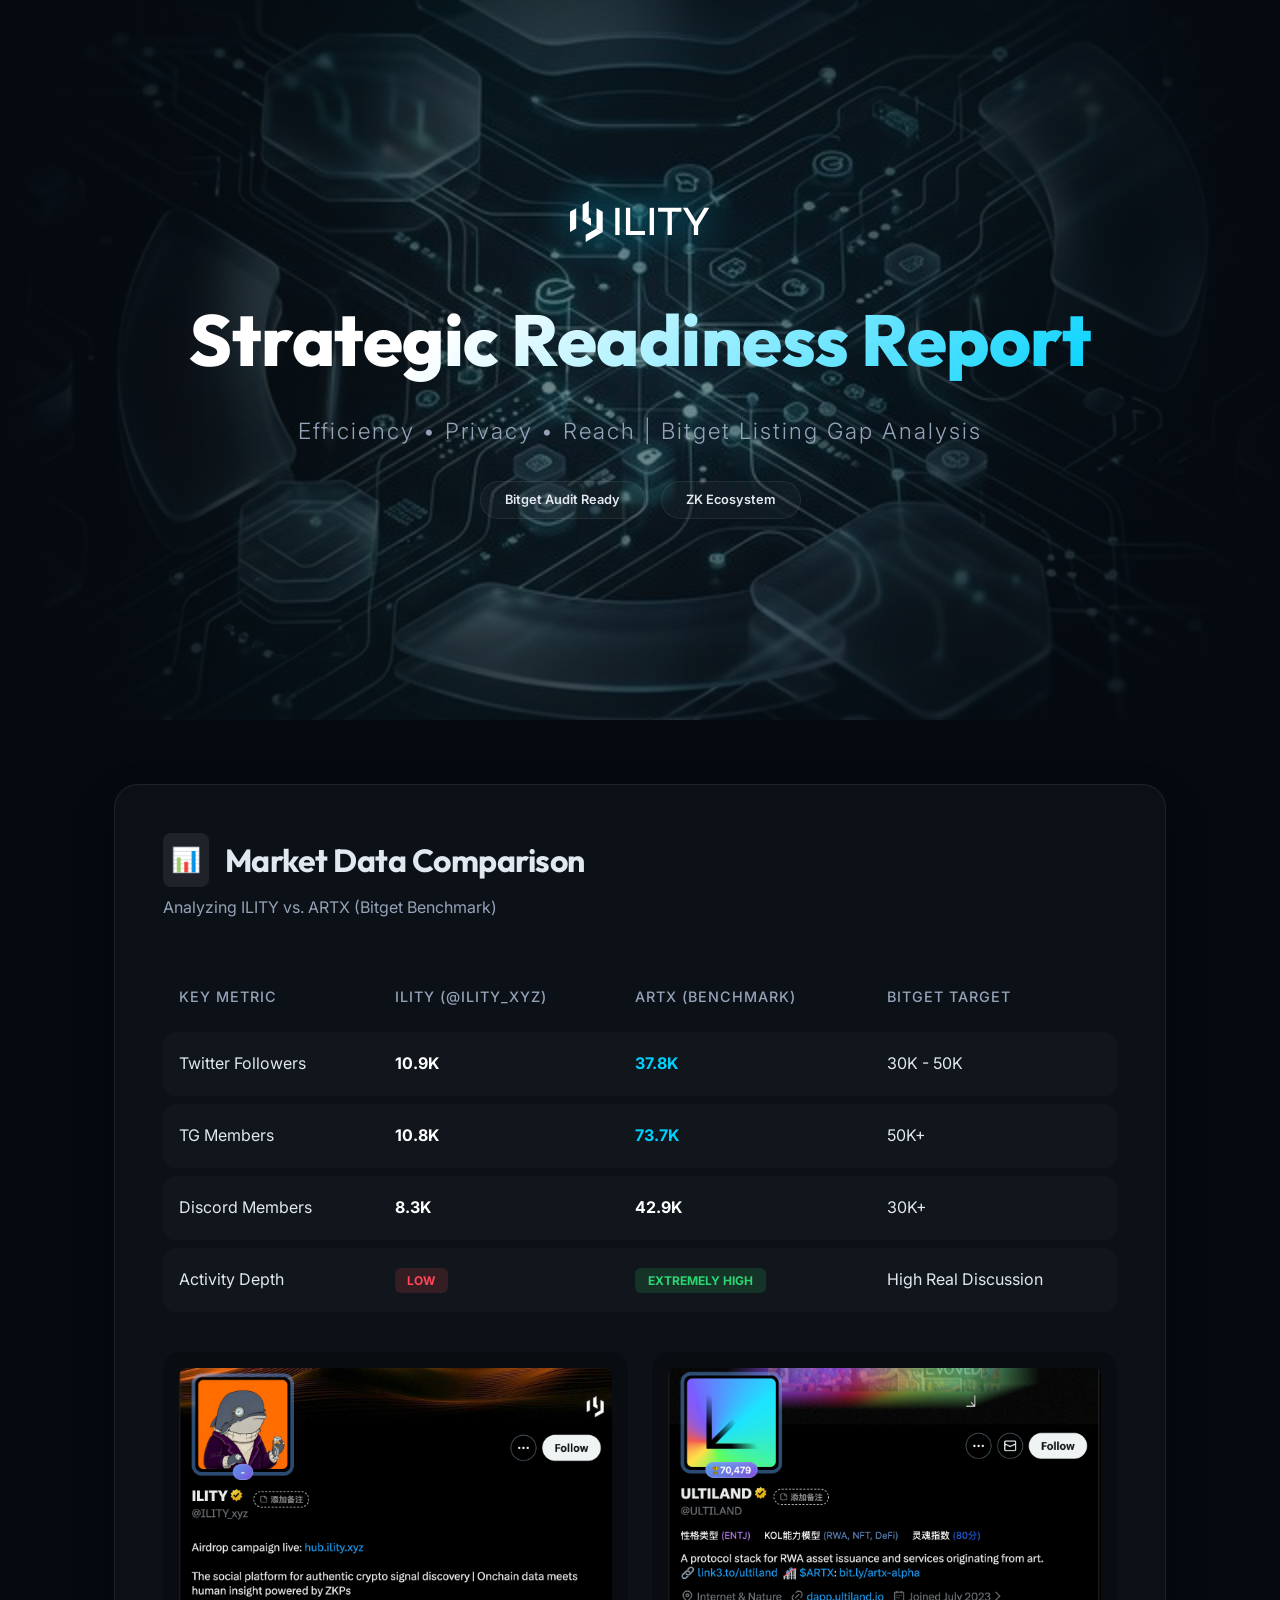
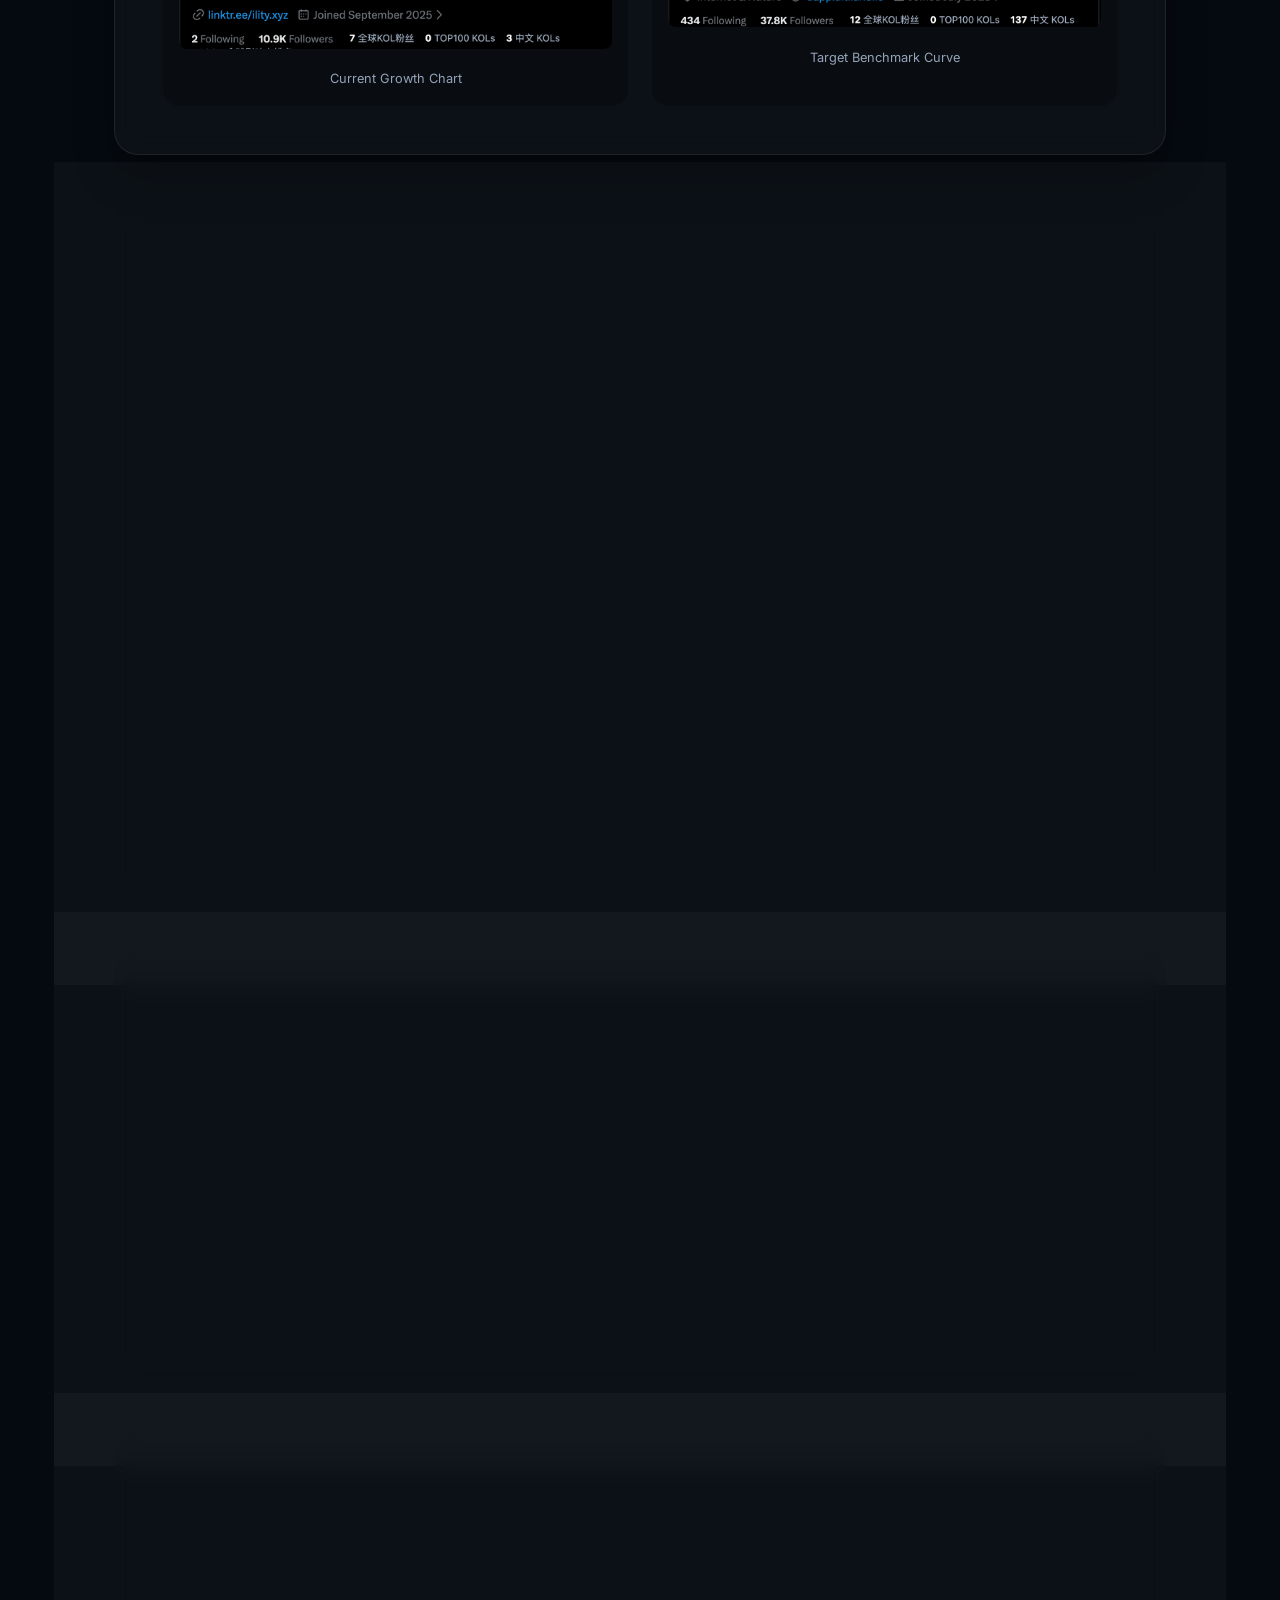
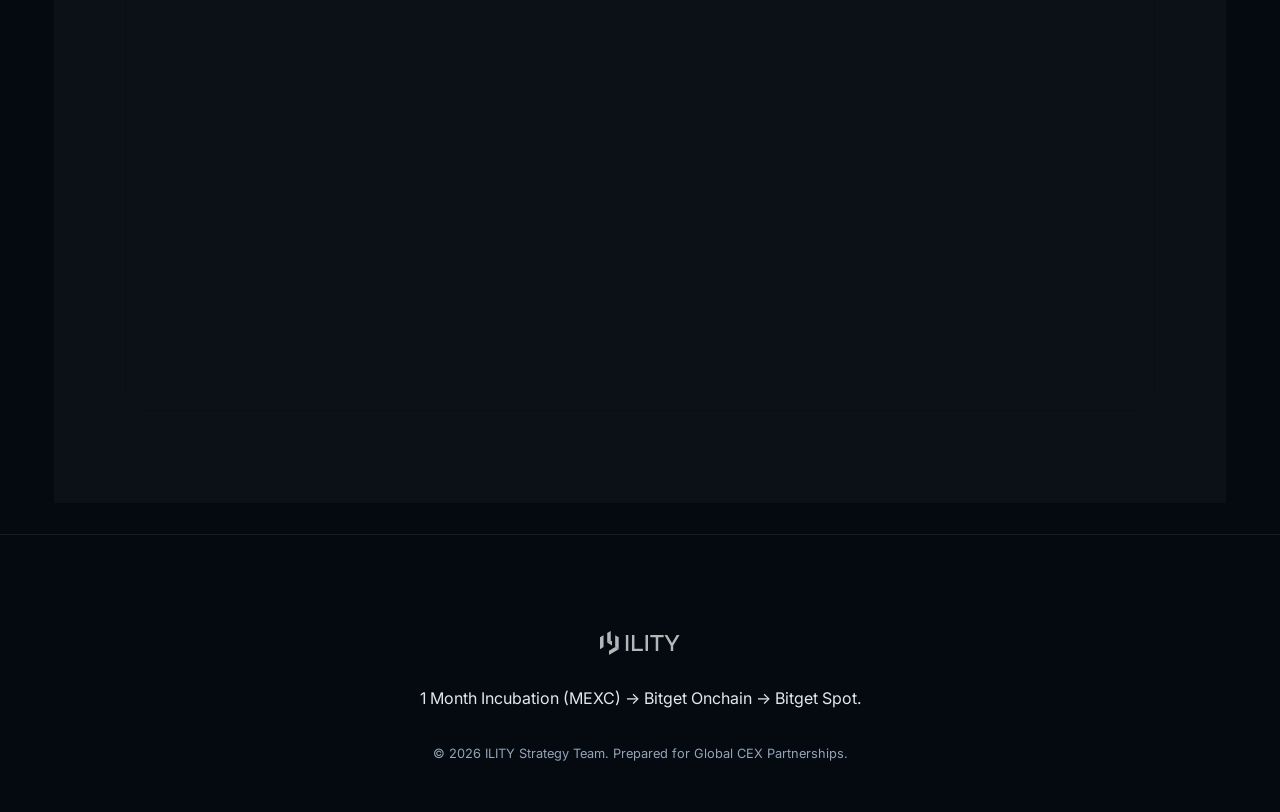
==== web-report-en/index.html @ d30b5227 "Add standalone premium English web report" ====
<!DOCTYPE html>
<html lang="en">
<head>
    <meta charset="UTF-8">
    <meta name="viewport" content="width=device-width, initial-scale=1.0">
    <title>ILITY | CEX Listing Strategy & Readiness</title>
    <link rel="stylesheet" href="style.css">
    <link rel="preconnect" href="https://fonts.googleapis.com">
    <link rel="preconnect" href="https://fonts.gstatic.com" crossorigin>
    <link href="https://fonts.googleapis.com/css2?family=Outfit:wght@300;400;600;700;800&family=Inter:wght@400;500;700&display=swap" rel="stylesheet">
</head>
<body>
    <!-- Hero Section -->
    <header class="hero">
        <div class="hero-overlay"></div>
        <div class="hero-content">
            <img src="logo/logo.svg" alt="ILITY Logo" class="main-logo anim-fade-in">
            <h1 class="anim-slide-up">Strategic Readiness Report</h1>
            <p class="hero-subtitle anim-slide-up">Efficiency • Privacy • Reach | Bitget Listing Gap Analysis</p>
            <div class="hero-badges anim-fade-in">
                <span class="status-badge">Bitget Audit Ready</span>
                <span class="status-badge">ZK Ecosystem</span>
            </div>
        </div>
    </header>

    <main class="container">
        <!-- 1. Data Analysis Card -->
        <section class="glass-card anim-reveal">
            <div class="section-header">
                <h2><span class="icon">📊</span> Market Data Comparison</h2>
                <p>Analyzing ILITY vs. ARTX (Bitget Benchmark)</p>
            </div>
            
            <div class="table-container">
                <table>
                    <thead>
                        <tr>
                            <th>Key Metric</th>
                            <th>ILITY (@ILITY_xyz)</th>
                            <th>ARTX (Benchmark)</th>
                            <th>Bitget Target</th>
                        </tr>
                    </thead>
                    <tbody>
                        <tr>
                            <td>Twitter Followers</td>
                            <td><span class="data-val">10.9K</span></td>
                            <td><span class="data-val highlight">37.8K</span></td>
                            <td>30K - 50K</td>
                        </tr>
                        <tr>
                            <td>TG Members</td>
                            <td><span class="data-val">10.8K</span></td>
                            <td><span class="data-val highlight">73.7K</span></td>
                            <td>50K+</td>
                        </tr>
                        <tr>
                            <td>Discord Members</td>
                            <td><span class="data-val">8.3K</span></td>
                            <td><span class="data-val">42.9K</span></td>
                            <td>30K+</td>
                        </tr>
                        <tr>
                            <td>Activity Depth</td>
                            <td><span class="badge badge-low">Low</span></td>
                            <td><span class="badge badge-high">Extremely High</span></td>
                            <td>High Real Discussion</td>
                        </tr>
                    </tbody>
                </table>
            </div>

            <div class="data-grid">
                <div class="data-item">
                    <img src="Images/ILITY/socialsStats/twitter-stats.png" alt="ILITY Twitter">
                    <p>Current Growth Chart</p>
                </div>
                <div class="data-item">
                    <img src="Images/ARTX/socialsStats/twitter-stats.png" alt="ARTX Twitter">
                    <p>Target Benchmark Curve</p>
                </div>
            </div>
        </section>

        <!-- 2. Benchmark Insights -->
        <section class="glass-card anim-reveal">
            <div class="section-header">
                <h2><span class="icon">🔍</span> Successful Path: ARTX Analysis</h2>
            </div>
            <div class="insight-layout">
                <div class="insight-media">
                    <img src="Images/ARTX/campaigns/BinanceSquareLive.png" alt="Binance Live">
                </div>
                <div class="insight-content">
                    <h3>Winning Formula:</h3>
                    <ul>
                        <li><strong>Binance Square Live</strong>: High-impact platform exposure.</li>
                        <li><strong>Joint AMAs</strong>: Tapping into existing listed communities.</li>
                        <li><strong>Liquidity Incentives</strong>: USDT-driven viral engagement.</li>
                    </ul>
                </div>
            </div>
        </section>

        <!-- 3. Growth Proposals -->
        <section class="glass-card anim-reveal">
            <div class="section-header">
                <h2><span class="icon">🚀</span> Strategic Growth Proposals</h2>
            </div>
            
            <div class="proposal-grid">
                <div class="proposal-card p0">
                    <div class="p-header">P0 | Priority One</div>
                    <h3>Top-Tier Live Sessions</h3>
                    <p>Anchor ILITY on Binance Square & Bitget Live with ZK thought leaders. Drive Hub traffic via exclusive codes.</p>
                </div>
                <div class="proposal-card p1">
                    <div class="p-header">P1 | Priority Two</div>
                    <h3>Regional Topic Expansion</h3>
                    <p>Deploy Telegram Topics for Vietnam & Turkey. Localized MODs to lead real daily discussions.</p>
                </div>
                <div class="proposal-card p1">
                    <div class="p-header">P1 | Priority Two</div>
                    <h3>Ambassador Influence</h3>
                    <p>24/7 coverage by 15 Elite Ambassadors. Topic-led engagement to eliminate silent group gaps.</p>
                </div>
            </div>
        </section>

        <!-- 4. Strategic Timeline -->
        <section class="glass-card anim-reveal">
            <div class="section-header">
                <h2><span class="icon">📅</span> Strategic Roadmap</h2>
            </div>
            
            <div class="roadmap">
                <div class="roadmap-item current">
                    <div class="r-point"></div>
                    <div class="r-info">
                        <span class="r-date">Mar 20 - Apr 20</span>
                        <h3>Phase 1: Incubation</h3>
                        <p>Core Goal: <strong>MEXC Listing</strong>. Launch viral Airdrop Hub campaigns to multiply followers.</p>
                    </div>
                </div>
                <div class="roadmap-item">
                    <div class="r-point"></div>
                    <div class="r-info">
                        <span class="r-date">Apr 20 - Early May</span>
                        <h3>Phase 2: Interaction Boost</h3>
                        <p>Goal: <strong>Bitget Onchain</strong>. Bridge to Bitget traffic pool via Onchain pre-market listing.</p>
                    </div>
                </div>
                <div class="roadmap-item goal">
                    <div class="r-point"></div>
                    <div class="r-info">
                        <span class="r-date">May Week 2</span>
                        <h3>Phase 3: Bitget Spot</h3>
                        <p>Final Milestone: <strong>Official Bitget Spot Listing</strong>. Aggregate data for the ultimate CEX audit.</p>
                    </div>
                </div>
            </div>
        </section>
    </main>

    <footer>
        <div class="footer-content">
            <img src="logo/logo.svg" alt="ILITY Logo" class="footer-logo">
            <p>1 Month Incubation (MEXC) → Bitget Onchain → Bitget Spot.</p>
            <p class="copyright">&copy; 2026 ILITY Strategy Team. Prepared for Global CEX Partnerships.</p>
        </div>
    </footer>

    <script>
        const observerOptions = { threshold: 0.2 };
        const observer = new IntersectionObserver((entries) => {
            entries.forEach(entry => {
                if (entry.isIntersecting) {
                    entry.target.classList.add('visible');
                }
            });
        }, observerOptions);

        document.querySelectorAll('.anim-reveal').forEach(el => observer.observe(el));
    </script>
</body>
</html>
---- web-report-en/style.css ----
:root {
    --bg-dark: #050a10;
    --accent-primary: #00d2ff;
    --accent-secondary: #0078ff;
    --glass-bg: rgba(255, 255, 255, 0.03);
    --glass-border: rgba(255, 255, 255, 0.08);
    --text-main: #e2e8f0;
    --text-muted: #94a3b8;
    --p0-color: #fca311;
    --p1-color: #00d2ff;
}

* {
    margin: 0;
    padding: 0;
    box-sizing: border-box;
    font-family: 'Inter', sans-serif;
}

body {
    background-color: var(--bg-dark);
    color: var(--text-main);
    line-height: 1.6;
    overflow-x: hidden;
}

h1, h2, h3 {
    font-family: 'Outfit', sans-serif;
    letter-spacing: -0.5px;
}

.container {
    max-width: 1100px;
    margin: 0 auto;
    padding: 4rem 1.5rem;
}

/* Hero Section */
.hero {
    height: 80vh;
    position: relative;
    display: flex;
    align-items: center;
    justify-content: center;
    background: url('hero-bg.png') center/cover no-repeat;
    text-align: center;
    overflow: hidden;
}

.hero-overlay {
    position: absolute;
    inset: 0;
    background: radial-gradient(circle at center, rgba(5, 10, 16, 0.4) 0%, #050a10 90%);
}

.hero-content {
    position: relative;
    z-index: 2;
}

.main-logo {
    width: 140px;
    margin-bottom: 2rem;
    filter: drop-shadow(0 0 20px var(--accent-primary));
}

.hero h1 {
    font-size: clamp(2.5rem, 8vw, 4.5rem);
    font-weight: 800;
    background: linear-gradient(135deg, #fff 30%, var(--accent-primary) 100%);
    -webkit-background-clip: text;
    -webkit-text-fill-color: transparent;
    margin-bottom: 1rem;
}

.hero-subtitle {
    font-size: clamp(1rem, 3vw, 1.4rem);
    color: var(--text-muted);
    font-weight: 300;
    letter-spacing: 2px;
}

.hero-badges {
    margin-top: 2rem;
    display: flex;
    gap: 1rem;
    justify-content: center;
}

.status-badge {
    padding: 0.5rem 1.5rem;
    background: var(--glass-bg);
    border: 1px solid var(--glass-border);
    border-radius: 50px;
    font-size: 0.8rem;
    font-weight: 600;
    backdrop-filter: blur(10px);
}

/* Glass Cards */
.glass-card {
    background: var(--glass-bg);
    border: 1px solid var(--glass-border);
    border-radius: 24px;
    padding: 3rem;
    margin-bottom: 3rem;
    backdrop-filter: blur(12px);
    box-shadow: 0 20px 40px rgba(0,0,0,0.3);
}

.section-header {
    margin-bottom: 2.5rem;
}

.section-header h2 {
    font-size: 2rem;
    display: flex;
    align-items: center;
    gap: 1rem;
}

.section-header p {
    color: var(--text-muted);
    margin-top: 0.5rem;
}

.icon {
    font-size: 1.5rem;
    padding: 0.5rem;
    background: var(--glass-border);
    border-radius: 8px;
}

/* Tables */
.table-container {
    overflow-x: auto;
    margin-bottom: 2rem;
}

table {
    width: 100%;
    border-collapse: separate;
    border-spacing: 0 8px;
}

th {
    text-align: left;
    padding: 1rem;
    color: var(--text-muted);
    font-weight: 500;
    font-size: 0.9rem;
    text-transform: uppercase;
    letter-spacing: 1px;
}

td {
    padding: 1.2rem 1rem;
    background: rgba(255,255,255,0.02);
}

td:first-child { border-radius: 12px 0 0 12px; }
td:last-child { border-radius: 0 12px 12px 0; }

.data-val { font-weight: 700; color: #fff; }
.data-val.highlight { color: var(--accent-primary); }

.badge {
    padding: 0.3rem 0.8rem;
    border-radius: 6px;
    font-size: 0.75rem;
    font-weight: 700;
    text-transform: uppercase;
}

.badge-low { background: rgba(255, 71, 87, 0.15); color: #ff4757; }
.badge-high { background: rgba(46, 213, 115, 0.15); color: #2ed573; }

/* Image Grids */
.data-grid {
    display: grid;
    grid-template-columns: repeat(auto-fit, minmax(300px, 1fr));
    gap: 1.5rem;
    margin-top: 2rem;
}

.data-item {
    background: rgba(0,0,0,0.2);
    border-radius: 16px;
    padding: 1rem;
    text-align: center;
}

.data-item img {
    width: 100%;
    border-radius: 8px;
    margin-bottom: 0.8rem;
}

.data-item p {
    font-size: 0.8rem;
    color: var(--text-muted);
}

/* Insight Layout */
.insight-layout {
    display: flex;
    gap: 3rem;
    align-items: center;
}

.insight-media { flex: 1; }
.insight-media img {
    width: 100%;
    border-radius: 20px;
    box-shadow: 0 0 30px var(--accent-secondary);
}

.insight-content { flex: 1; }
.insight-content h3 { margin-bottom: 1.5rem; color: var(--accent-primary); }
.insight-content ul { list-style: none; }
.insight-content li {
    margin-bottom: 1rem;
    padding-left: 1.5rem;
    position: relative;
}
.insight-content li::before {
    content: '→';
    position: absolute;
    left: 0;
    color: var(--accent-primary);
}

/* Proposals */
.proposal-grid {
    display: grid;
    grid-template-columns: repeat(auto-fit, minmax(280px, 1fr));
    gap: 1.5rem;
}

.proposal-card {
    padding: 2rem;
    background: rgba(255,255,255,0.02);
    border: 1px solid var(--glass-border);
    border-radius: 20px;
    transition: transform 0.3s ease;
}

.proposal-card:hover { transform: translateY(-10px); border-color: var(--accent-primary); }

.p-header {
    font-size: 0.7rem;
    font-weight: 800;
    padding: 0.2rem 0.8rem;
    border-radius: 4px;
    display: inline-block;
    margin-bottom: 1rem;
}

.p0 .p-header { background: var(--p0-color); color: #000; }
.p1 .p-header { background: var(--p1-color); color: #000; }

/* Roadmap */
.roadmap {
    position: relative;
    padding-left: 3rem;
}

.roadmap::before {
    content: '';
    position: absolute;
    left: 0.45rem;
    top: 0;
    bottom: 0;
    width: 2px;
    background: linear-gradient(to bottom, var(--accent-primary), var(--accent-secondary), transparent);
}

.roadmap-item {
    position: relative;
    margin-bottom: 3rem;
}

.r-point {
    position: absolute;
    left: -3rem;
    top: 0.2rem;
    width: 1rem;
    height: 1rem;
    background: var(--bg-dark);
    border: 3px solid var(--accent-primary);
    border-radius: 50%;
    z-index: 2;
}

.roadmap-item.current .r-point { background: var(--accent-primary); box-shadow: 0 0 15px var(--accent-primary); }
.roadmap-item.goal .r-point { border-color: var(--p0-color); }

.r-date { font-size: 0.8rem; font-weight: 700; color: var(--accent-primary); display: block; margin-bottom: 0.5rem; }

/* Footer */
footer {
    padding: 6rem 1.5rem 3rem;
    text-align: center;
    border-top: 1px solid var(--glass-border);
}

.footer-logo { width: 80px; margin-bottom: 1.5rem; opacity: 0.7; }
.copyright { font-size: 0.8rem; color: var(--text-muted); margin-top: 2rem; }

/* Animations */
.anim-fade-in { opacity: 0; animation: fadeIn 1s forwards; }
.anim-slide-up { opacity: 0; transform: translateY(30px); animation: slideUp 1s forwards; }

.anim-reveal { opacity: 0; transform: translateY(50px); transition: all 1s ease-out; }
.anim-reveal.visible { opacity: 1; transform: translateY(0); }

@keyframes fadeIn { to { opacity: 1; } }
@keyframes slideUp { to { opacity: 1; transform: translateY(0); } }

@media (max-width: 768px) {
    .insight-layout { flex-direction: column; }
    .glass-card { padding: 1.5rem; }
    .hero h1 { font-size: 3rem; }
}
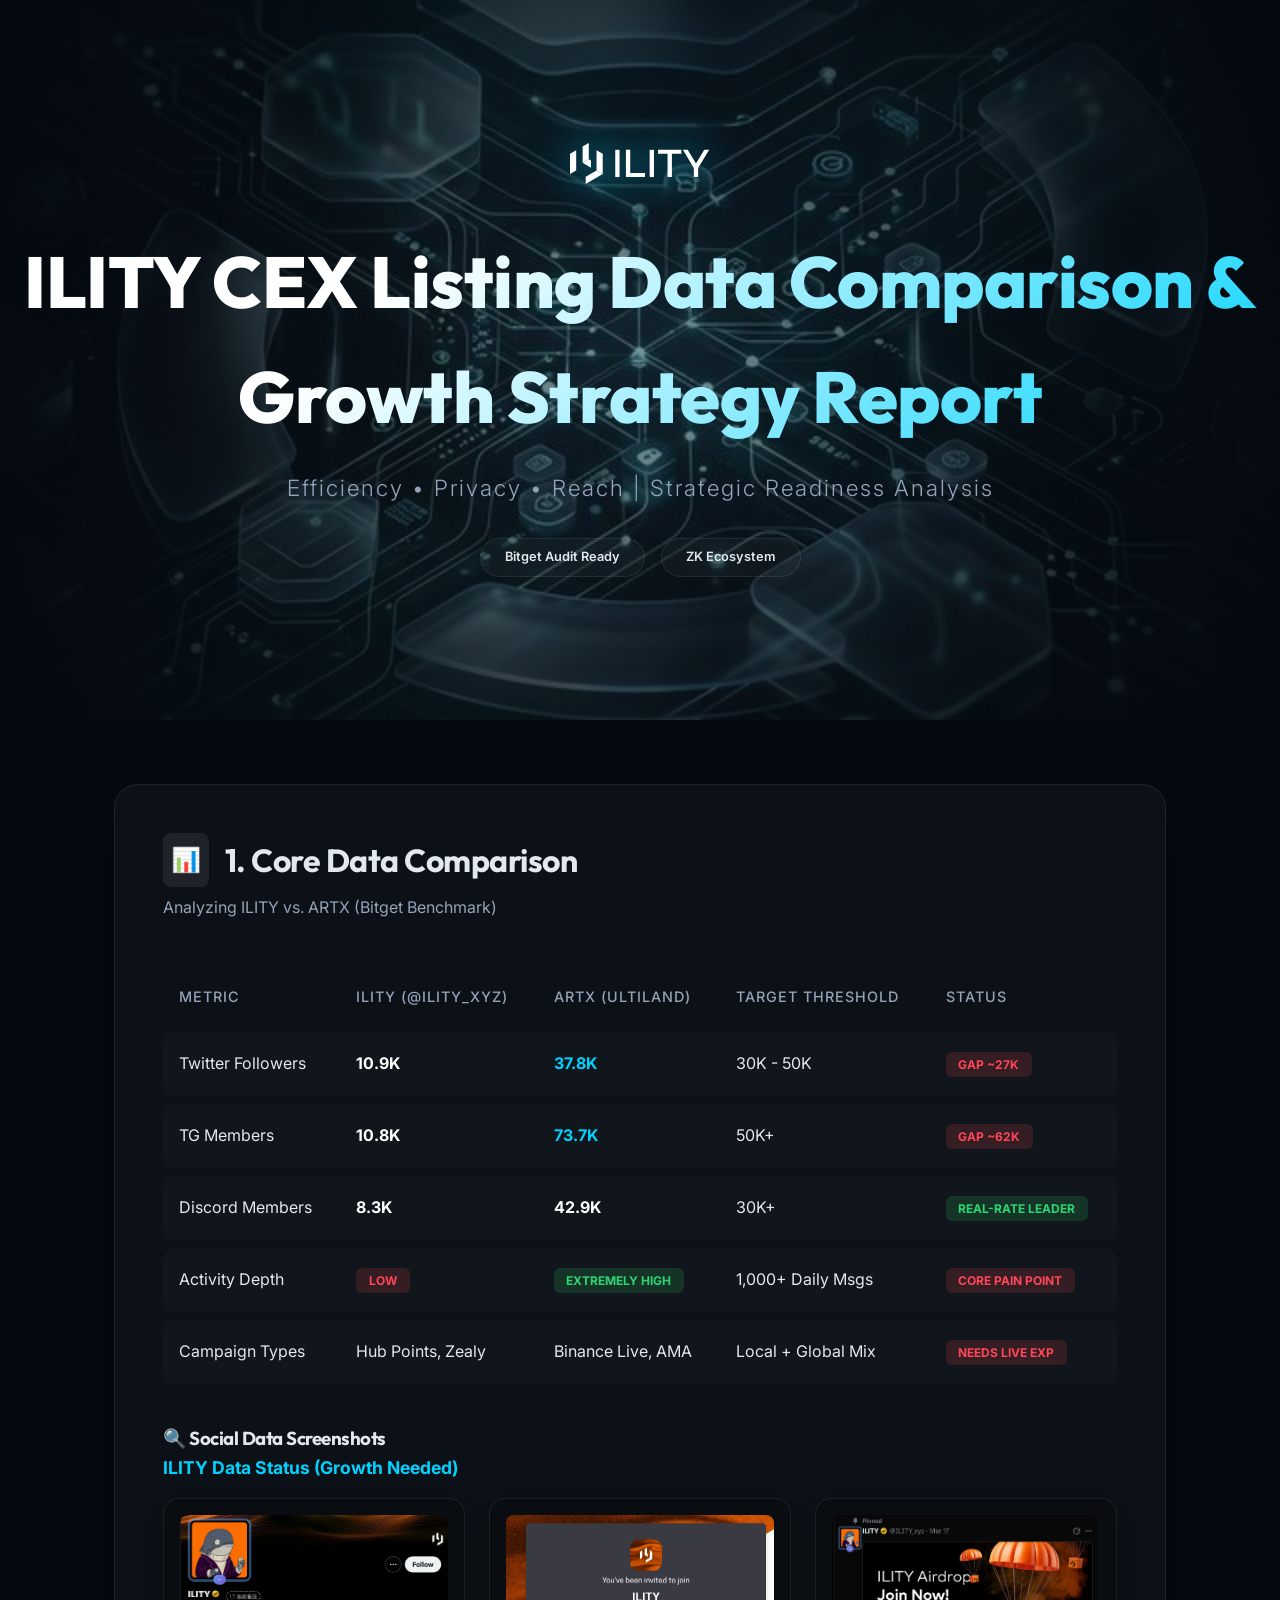
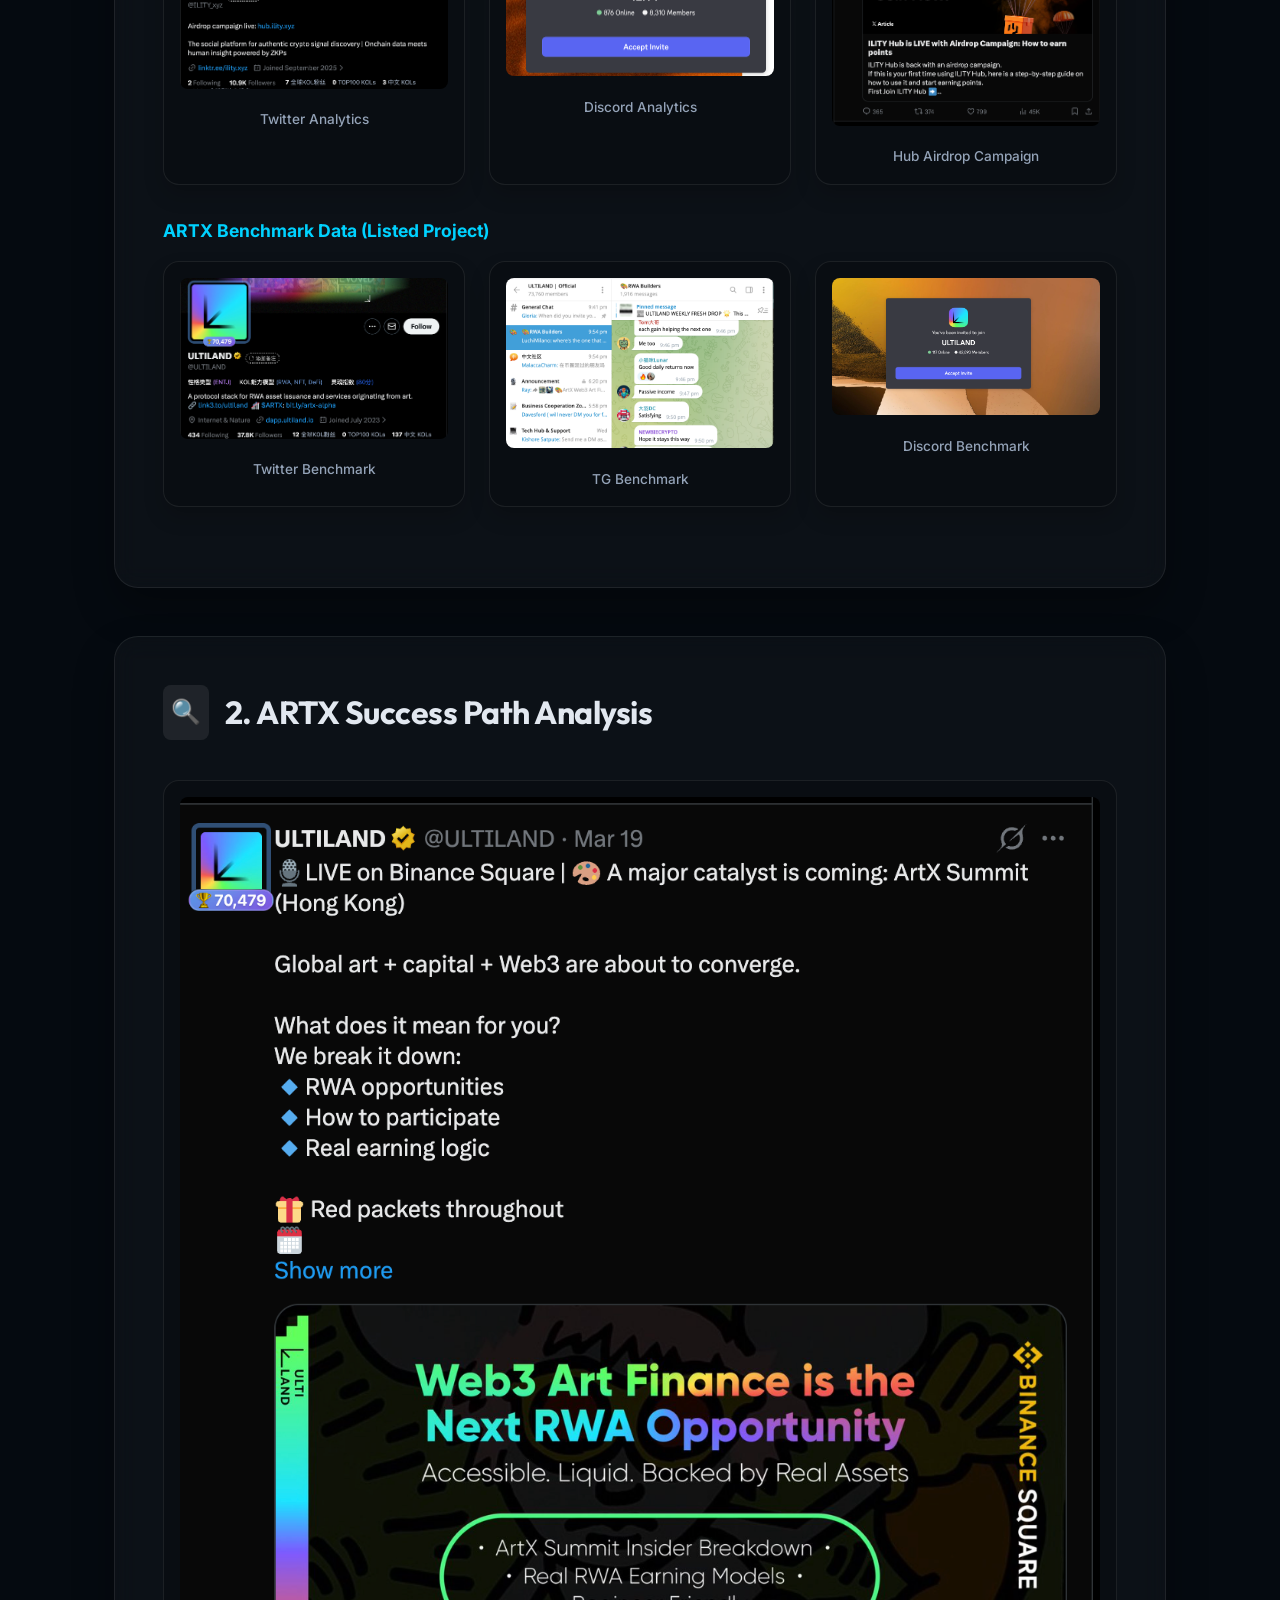
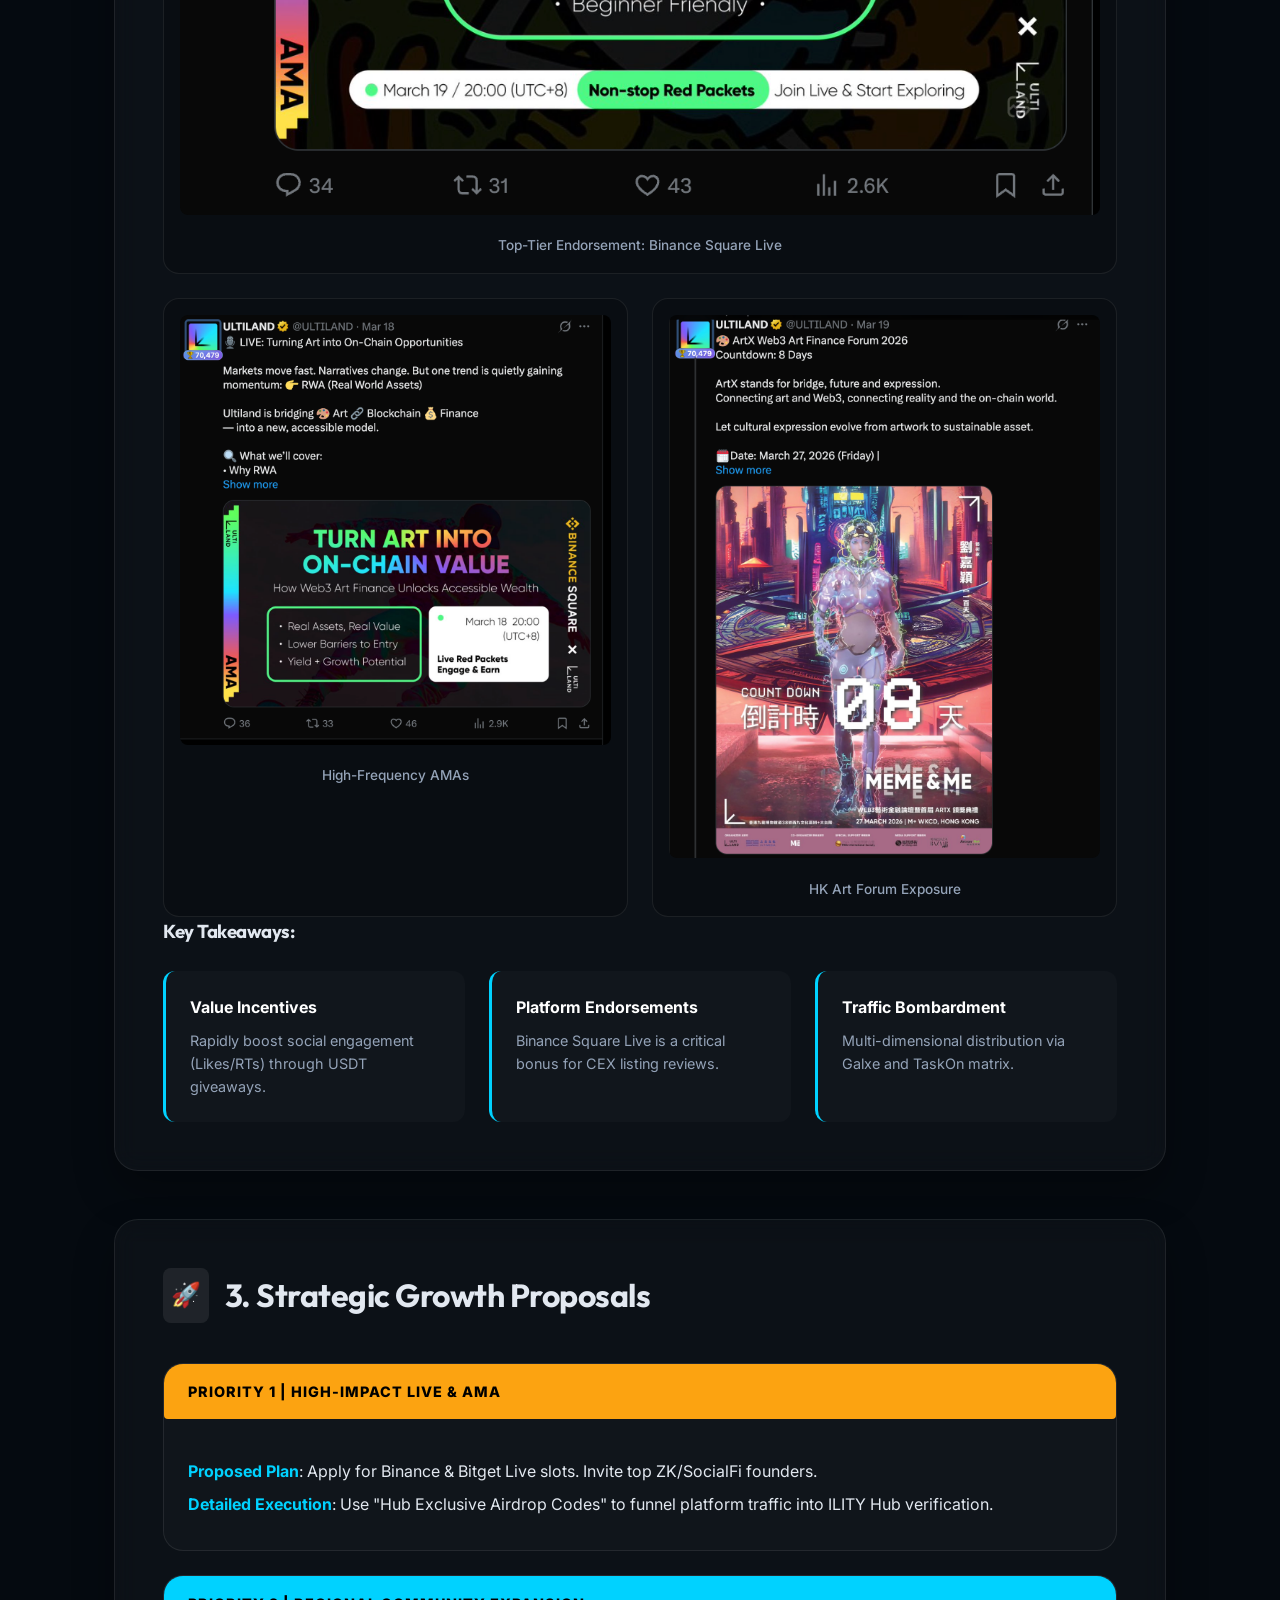
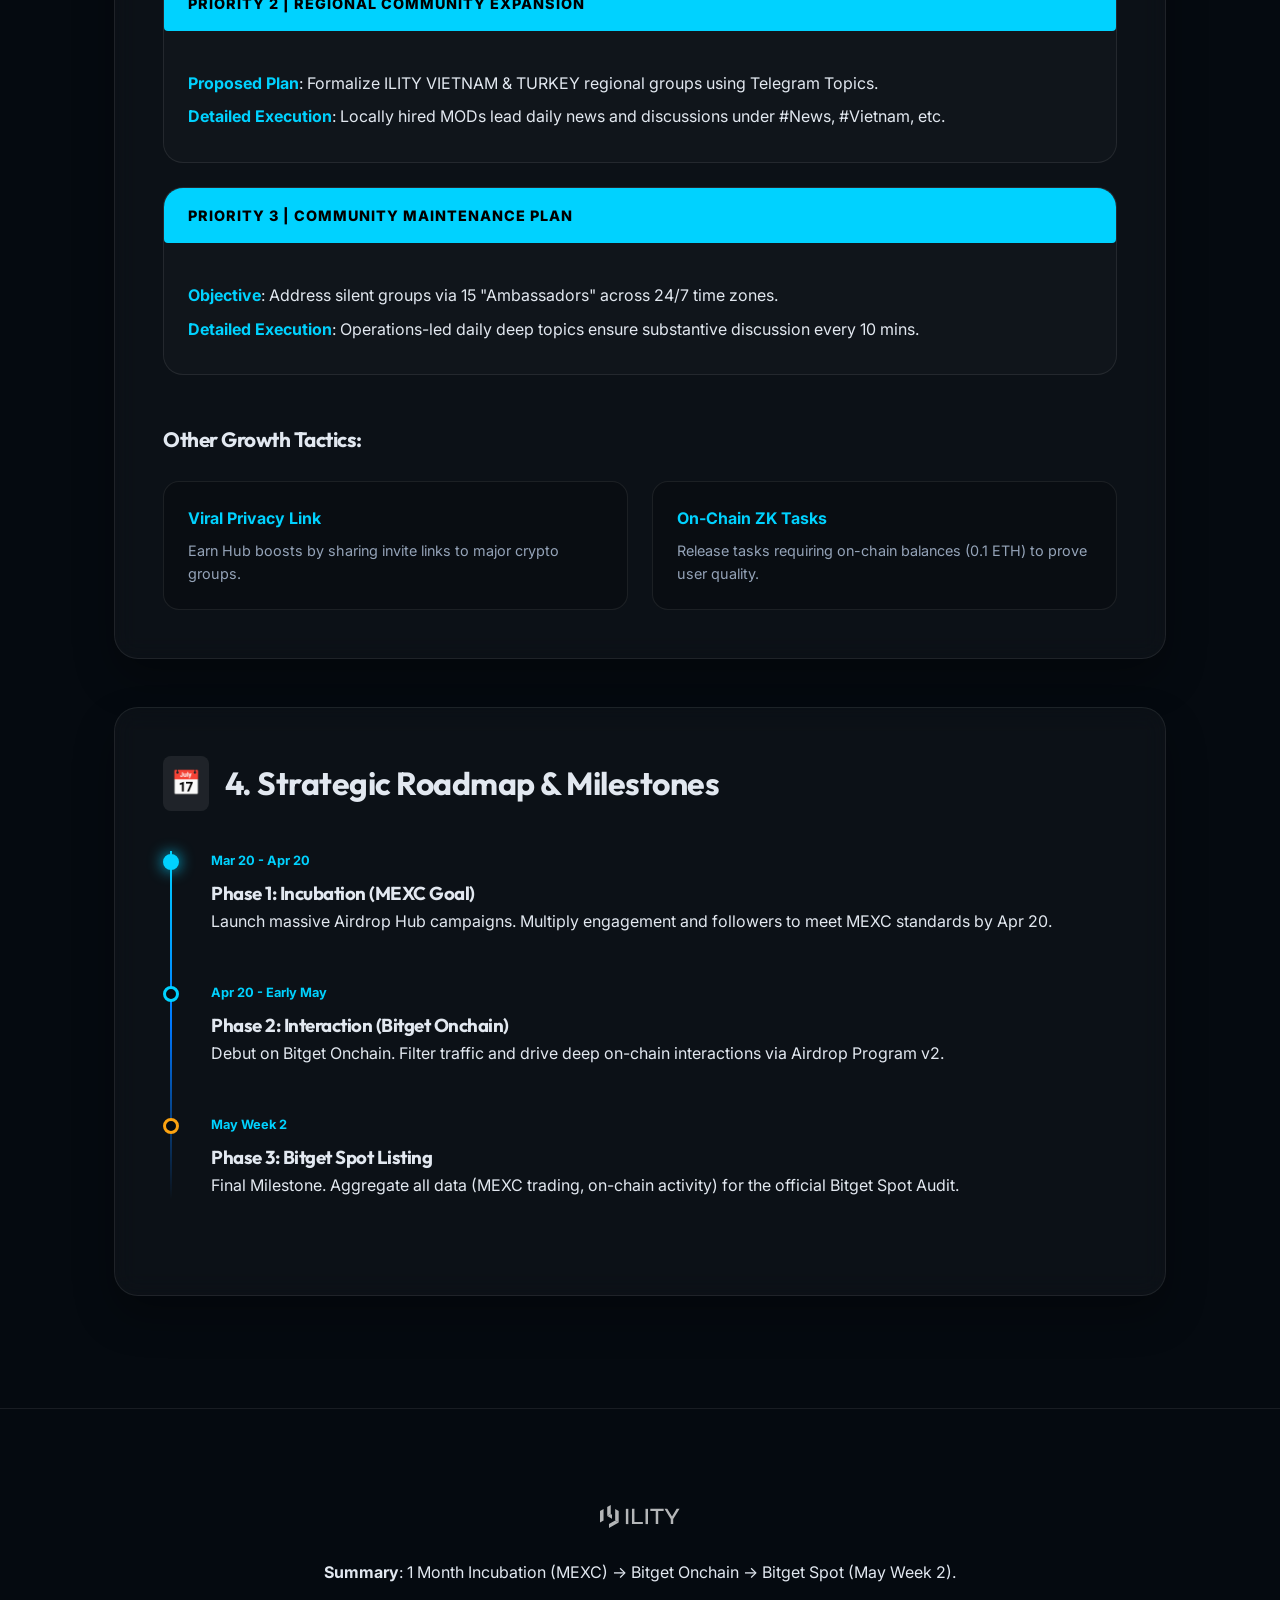
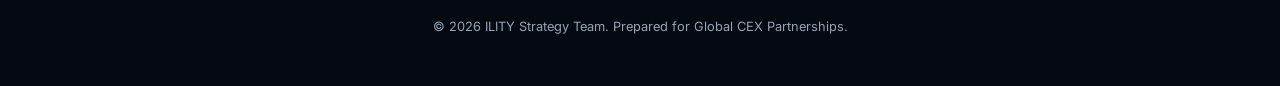
==== commit c73110c5: "Finalize English-only premium report and remove legacy Chinese assets" ====
--- a/web-report-en/index.html
+++ b/web-report-en/index.html
@@ -15,8 +15,8 @@
         <div class="hero-overlay"></div>
         <div class="hero-content">
             <img src="logo/logo.svg" alt="ILITY Logo" class="main-logo anim-fade-in">
-            <h1 class="anim-slide-up">Strategic Readiness Report</h1>
-            <p class="hero-subtitle anim-slide-up">Efficiency • Privacy • Reach | Bitget Listing Gap Analysis</p>
+            <h1 class="anim-slide-up">ILITY CEX Listing Data Comparison & Growth Strategy Report</h1>
+            <p class="hero-subtitle anim-slide-up">Efficiency • Privacy • Reach | Strategic Readiness Analysis</p>
             <div class="hero-badges anim-fade-in">
                 <span class="status-badge">Bitget Audit Ready</span>
                 <span class="status-badge">ZK Ecosystem</span>
@@ -28,7 +28,7 @@
         <!-- 1. Data Analysis Card -->
         <section class="glass-card anim-reveal">
             <div class="section-header">
-                <h2><span class="icon">📊</span> Market Data Comparison</h2>
+                <h2><span class="icon">📊</span> 1. Core Data Comparison</h2>
                 <p>Analyzing ILITY vs. ARTX (Bitget Benchmark)</p>
             </div>
             
@@ -36,10 +36,11 @@
                 <table>
                     <thead>
                         <tr>
-                            <th>Key Metric</th>
+                            <th>Metric</th>
                             <th>ILITY (@ILITY_xyz)</th>
-                            <th>ARTX (Benchmark)</th>
-                            <th>Bitget Target</th>
+                            <th>ARTX (ULTILAND)</th>
+                            <th>Target Threshold</th>
+                            <th>Status</th>
                         </tr>
                     </thead>
                     <tbody>
@@ -48,37 +49,74 @@
                             <td><span class="data-val">10.9K</span></td>
                             <td><span class="data-val highlight">37.8K</span></td>
                             <td>30K - 50K</td>
+                            <td><span class="badge badge-low">Gap ~27K</span></td>
                         </tr>
                         <tr>
                             <td>TG Members</td>
                             <td><span class="data-val">10.8K</span></td>
                             <td><span class="data-val highlight">73.7K</span></td>
                             <td>50K+</td>
+                            <td><span class="badge badge-low">Gap ~62K</span></td>
                         </tr>
                         <tr>
                             <td>Discord Members</td>
                             <td><span class="data-val">8.3K</span></td>
                             <td><span class="data-val">42.9K</span></td>
                             <td>30K+</td>
+                            <td><span class="badge badge-high">Real-rate Leader</span></td>
                         </tr>
                         <tr>
                             <td>Activity Depth</td>
                             <td><span class="badge badge-low">Low</span></td>
                             <td><span class="badge badge-high">Extremely High</span></td>
-                            <td>High Real Discussion</td>
+                            <td>1,000+ Daily Msgs</td>
+                            <td><span class="badge badge-low">Core Pain Point</span></td>
+                        </tr>
+                        <tr>
+                            <td>Campaign Types</td>
+                            <td>Hub Points, Zealy</td>
+                            <td>Binance Live, AMA</td>
+                            <td>Local + Global Mix</td>
+                            <td><span class="badge badge-low">Needs Live Exp</span></td>
                         </tr>
                     </tbody>
                 </table>
             </div>
 
-            <div class="data-grid">
-                <div class="data-item">
-                    <img src="Images/ILITY/socialsStats/twitter-stats.png" alt="ILITY Twitter">
-                    <p>Current Growth Chart</p>
-                </div>
-                <div class="data-item">
-                    <img src="Images/ARTX/socialsStats/twitter-stats.png" alt="ARTX Twitter">
-                    <p>Target Benchmark Curve</p>
+            <h3>🔍 Social Data Screenshots</h3>
+            <div class="sub-section">
+                <h4>ILITY Data Status (Growth Needed)</h4>
+                <div class="gallery">
+                    <div class="img-card shadow">
+                        <img src="Images/ILITY/socialsStats/twitter-stats.png" alt="ILITY Twitter">
+                        <p class="img-label">Twitter Analytics</p>
+                    </div>
+                    <div class="img-card shadow">
+                        <img src="Images/ILITY/socialsStats/discord-stats.png" alt="ILITY Discord">
+                        <p class="img-label">Discord Analytics</p>
+                    </div>
+                    <div class="img-card shadow">
+                        <img src="Images/ILITY/campaigns/airdrop.png" alt="ILITY Hub">
+                        <p class="img-label">Hub Airdrop Campaign</p>
+                    </div>
+                </div>
+            </div>
+
+            <div class="sub-section" style="margin-top: 2rem;">
+                <h4>ARTX Benchmark Data (Listed Project)</h4>
+                <div class="gallery">
+                    <div class="img-card shadow">
+                        <img src="Images/ARTX/socialsStats/twitter-stats.png" alt="ARTX Twitter">
+                        <p class="img-label">Twitter Benchmark</p>
+                    </div>
+                    <div class="img-card shadow">
+                        <img src="Images/ARTX/socialsStats/telegram-stats.png" alt="ARTX Telegram">
+                        <p class="img-label">TG Benchmark</p>
+                    </div>
+                    <div class="img-card shadow">
+                        <img src="Images/ARTX/socialsStats/Discord-stats.png" alt="ARTX Discord">
+                        <p class="img-label">Discord Benchmark</p>
+                    </div>
                 </div>
             </div>
         </section>
@@ -86,19 +124,39 @@
         <!-- 2. Benchmark Insights -->
         <section class="glass-card anim-reveal">
             <div class="section-header">
-                <h2><span class="icon">🔍</span> Successful Path: ARTX Analysis</h2>
-            </div>
-            <div class="insight-layout">
-                <div class="insight-media">
+                <h2><span class="icon">🔍</span> 2. ARTX Success Path Analysis</h2>
+            </div>
+            <div class="gallery-large">
+                <div class="img-card item-full">
                     <img src="Images/ARTX/campaigns/BinanceSquareLive.png" alt="Binance Live">
-                </div>
-                <div class="insight-content">
-                    <h3>Winning Formula:</h3>
-                    <ul>
-                        <li><strong>Binance Square Live</strong>: High-impact platform exposure.</li>
-                        <li><strong>Joint AMAs</strong>: Tapping into existing listed communities.</li>
-                        <li><strong>Liquidity Incentives</strong>: USDT-driven viral engagement.</li>
-                    </ul>
+                    <p class="img-label">Top-Tier Endorsement: Binance Square Live</p>
+                </div>
+                <div class="gallery-dual">
+                    <div class="img-card">
+                        <img src="Images/ARTX/campaigns/AMA.png" alt="AMA">
+                        <p class="img-label">High-Frequency AMAs</p>
+                    </div>
+                    <div class="img-card">
+                        <img src="Images/ARTX/campaigns/artForum.png" alt="Art Forum">
+                        <p class="img-label">HK Art Forum Exposure</p>
+                    </div>
+                </div>
+            </div>
+            <div class="insight-summary">
+                <h3>Key Takeaways:</h3>
+                <div class="takeaway-grid">
+                    <div class="takeaway-item">
+                        <strong>Value Incentives</strong>
+                        <p>Rapidly boost social engagement (Likes/RTs) through USDT giveaways.</p>
+                    </div>
+                    <div class="takeaway-item">
+                        <strong>Platform Endorsements</strong>
+                        <p>Binance Square Live is a critical bonus for CEX listing reviews.</p>
+                    </div>
+                    <div class="takeaway-item">
+                        <strong>Traffic Bombardment</strong>
+                        <p>Multi-dimensional distribution via Galxe and TaskOn matrix.</p>
+                    </div>
                 </div>
             </div>
         </section>
@@ -106,24 +164,52 @@
         <!-- 3. Growth Proposals -->
         <section class="glass-card anim-reveal">
             <div class="section-header">
-                <h2><span class="icon">🚀</span> Strategic Growth Proposals</h2>
+                <h2><span class="icon">🚀</span> 3. Strategic Growth Proposals</h2>
             </div>
             
-            <div class="proposal-grid">
-                <div class="proposal-card p0">
-                    <div class="p-header">P0 | Priority One</div>
-                    <h3>Top-Tier Live Sessions</h3>
-                    <p>Anchor ILITY on Binance Square & Bitget Live with ZK thought leaders. Drive Hub traffic via exclusive codes.</p>
-                </div>
-                <div class="proposal-card p1">
-                    <div class="p-header">P1 | Priority Two</div>
-                    <h3>Regional Topic Expansion</h3>
-                    <p>Deploy Telegram Topics for Vietnam & Turkey. Localized MODs to lead real daily discussions.</p>
-                </div>
-                <div class="proposal-card p1">
-                    <div class="p-header">P1 | Priority Two</div>
-                    <h3>Ambassador Influence</h3>
-                    <p>24/7 coverage by 15 Elite Ambassadors. Topic-led engagement to eliminate silent group gaps.</p>
+            <div class="proposal-stack">
+                <div class="proposal-long p0">
+                    <div class="p-header">Priority 1 | High-Impact Live & AMA</div>
+                    <div class="p-body">
+                        <div class="p-desc">
+                            <p><strong>Proposed Plan</strong>: Apply for Binance & Bitget Live slots. Invite top ZK/SocialFi founders.</p>
+                            <p><strong>Detailed Execution</strong>: Use "Hub Exclusive Airdrop Codes" to funnel platform traffic into ILITY Hub verification.</p>
+                        </div>
+                    </div>
+                </div>
+
+                <div class="proposal-long p1">
+                    <div class="p-header">Priority 2 | Regional Community Expansion</div>
+                    <div class="p-body">
+                        <div class="p-desc">
+                            <p><strong>Proposed Plan</strong>: Formalize ILITY VIETNAM & TURKEY regional groups using Telegram Topics.</p>
+                            <p><strong>Detailed Execution</strong>: Locally hired MODs lead daily news and discussions under #News, #Vietnam, etc.</p>
+                        </div>
+                    </div>
+                </div>
+
+                <div class="proposal-long p1">
+                    <div class="p-header">Priority 3 | Community Maintenance Plan</div>
+                    <div class="p-body">
+                        <div class="p-desc">
+                            <p><strong>Objective</strong>: Address silent groups via 15 "Ambassadors" across 24/7 time zones.</p>
+                            <p><strong>Detailed Execution</strong>: Operations-led daily deep topics ensure substantive discussion every 10 mins.</p>
+                        </div>
+                    </div>
+                </div>
+            </div>
+
+            <div class="other-tactics">
+                <h3>Other Growth Tactics:</h3>
+                <div class="tactic-grid">
+                    <div class="tactic-card">
+                        <strong>Viral Privacy Link</strong>
+                        <p>Earn Hub boosts by sharing invite links to major crypto groups.</p>
+                    </div>
+                    <div class="tactic-card">
+                        <strong>On-Chain ZK Tasks</strong>
+                        <p>Release tasks requiring on-chain balances (0.1 ETH) to prove user quality.</p>
+                    </div>
                 </div>
             </div>
         </section>
@@ -131,7 +217,7 @@
         <!-- 4. Strategic Timeline -->
         <section class="glass-card anim-reveal">
             <div class="section-header">
-                <h2><span class="icon">📅</span> Strategic Roadmap</h2>
+                <h2><span class="icon">📅</span> 4. Strategic Roadmap & Milestones</h2>
             </div>
             
             <div class="roadmap">
@@ -139,24 +225,24 @@
                     <div class="r-point"></div>
                     <div class="r-info">
                         <span class="r-date">Mar 20 - Apr 20</span>
-                        <h3>Phase 1: Incubation</h3>
-                        <p>Core Goal: <strong>MEXC Listing</strong>. Launch viral Airdrop Hub campaigns to multiply followers.</p>
-                    </div>
-                </div>
-                <div class="roadmap-item">
+                        <h3>Phase 1: Incubation (MEXC Goal)</h3>
+                        <p>Launch massive Airdrop Hub campaigns. Multiply engagement and followers to meet MEXC standards by Apr 20.</p>
+                    </div>
+                </div>
+                <div class="roadmap-item highlight">
                     <div class="r-point"></div>
                     <div class="r-info">
                         <span class="r-date">Apr 20 - Early May</span>
-                        <h3>Phase 2: Interaction Boost</h3>
-                        <p>Goal: <strong>Bitget Onchain</strong>. Bridge to Bitget traffic pool via Onchain pre-market listing.</p>
+                        <h3>Phase 2: Interaction (Bitget Onchain)</h3>
+                        <p>Debut on Bitget Onchain. Filter traffic and drive deep on-chain interactions via Airdrop Program v2.</p>
                     </div>
                 </div>
                 <div class="roadmap-item goal">
                     <div class="r-point"></div>
                     <div class="r-info">
                         <span class="r-date">May Week 2</span>
-                        <h3>Phase 3: Bitget Spot</h3>
-                        <p>Final Milestone: <strong>Official Bitget Spot Listing</strong>. Aggregate data for the ultimate CEX audit.</p>
+                        <h3>Phase 3: Bitget Spot Listing</h3>
+                        <p>Final Milestone. Aggregate all data (MEXC trading, on-chain activity) for the official Bitget Spot Audit.</p>
                     </div>
                 </div>
             </div>
@@ -166,7 +252,7 @@
     <footer>
         <div class="footer-content">
             <img src="logo/logo.svg" alt="ILITY Logo" class="footer-logo">
-            <p>1 Month Incubation (MEXC) → Bitget Onchain → Bitget Spot.</p>
+            <p><strong>Summary</strong>: 1 Month Incubation (MEXC) → Bitget Onchain → Bitget Spot (May Week 2).</p>
             <p class="copyright">&copy; 2026 ILITY Strategy Team. Prepared for Global CEX Partnerships.</p>
         </div>
     </footer>
--- a/web-report-en/style.css
+++ b/web-report-en/style.css
@@ -175,60 +175,104 @@
 .badge-low { background: rgba(255, 71, 87, 0.15); color: #ff4757; }
 .badge-high { background: rgba(46, 213, 115, 0.15); color: #2ed573; }
 
-/* Image Grids */
-.data-grid {
-    display: grid;
-    grid-template-columns: repeat(auto-fit, minmax(300px, 1fr));
-    gap: 1.5rem;
-    margin-top: 2rem;
-}
-
-.data-item {
+/* Image Grids & Galleries */
+.sub-section { margin-bottom: 2rem; }
+.sub-section h4 { font-size: 1.1rem; color: var(--accent-primary); margin-bottom: 1rem; }
+
+.gallery {
+    display: grid;
+    grid-template-columns: repeat(auto-fit, minmax(280px, 1fr));
+    gap: 1.5rem;
+}
+
+.gallery-large {
+    display: flex;
+    flex-direction: column;
+    gap: 1.5rem;
+}
+
+.gallery-dual {
+    display: grid;
+    grid-template-columns: 1fr 1fr;
+    gap: 1.5rem;
+}
+
+.img-card {
     background: rgba(0,0,0,0.2);
     border-radius: 16px;
     padding: 1rem;
     text-align: center;
-}
-
-.data-item img {
+    border: 1px solid var(--glass-border);
+}
+
+.img-card.shadow { box-shadow: 0 10px 20px rgba(0,0,0,0.2); }
+.img-card img { width: 100%; border-radius: 8px; margin-bottom: 0.8rem; }
+.img-label { font-size: 0.85rem; color: var(--text-muted); font-weight: 500; }
+
+/* Insight Layout Refined */
+.takeaway-grid {
+    display: grid;
+    grid-template-columns: repeat(auto-fit, minmax(250px, 1fr));
+    gap: 1.5rem;
+    margin-top: 1.5rem;
+}
+
+.takeaway-item {
+    background: rgba(255,255,255,0.02);
+    padding: 1.5rem;
+    border-radius: 12px;
+    border-left: 3px solid var(--accent-primary);
+}
+
+.takeaway-item strong { display: block; margin-bottom: 0.5rem; color: #fff; }
+.takeaway-item p { font-size: 0.9rem; color: var(--text-muted); }
+
+/* Proposals Refined */
+.proposal-stack {
+    display: flex;
+    flex-direction: column;
+    gap: 1.5rem;
+    margin-bottom: 3rem;
+}
+
+.proposal-long {
+    border-radius: 20px;
+    overflow: hidden;
+    background: rgba(255,255,255,0.02);
+    border: 1px solid var(--glass-border);
+}
+
+.proposal-long .p-header {
+    display: block;
     width: 100%;
-    border-radius: 8px;
-    margin-bottom: 0.8rem;
-}
-
-.data-item p {
-    font-size: 0.8rem;
-    color: var(--text-muted);
-}
-
-/* Insight Layout */
-.insight-layout {
-    display: flex;
-    gap: 3rem;
-    align-items: center;
-}
-
-.insight-media { flex: 1; }
-.insight-media img {
-    width: 100%;
-    border-radius: 20px;
-    box-shadow: 0 0 30px var(--accent-secondary);
-}
-
-.insight-content { flex: 1; }
-.insight-content h3 { margin-bottom: 1.5rem; color: var(--accent-primary); }
-.insight-content ul { list-style: none; }
-.insight-content li {
-    margin-bottom: 1rem;
-    padding-left: 1.5rem;
-    position: relative;
-}
-.insight-content li::before {
-    content: '→';
-    position: absolute;
-    left: 0;
-    color: var(--accent-primary);
-}
+    padding: 1rem 1.5rem;
+    font-size: 0.9rem;
+    text-transform: uppercase;
+    letter-spacing: 1px;
+}
+
+.proposal-long .p-body { padding: 1.5rem; }
+.proposal-long .p-desc strong { color: var(--accent-primary); }
+.proposal-long .p-desc p { margin-bottom: 0.5rem; }
+
+/* Tactics */
+.other-tactics { margin-top: 3rem; }
+.other-tactics h3 { margin-bottom: 1.5rem; font-size: 1.3rem; }
+.tactic-grid {
+    display: grid;
+    grid-template-columns: 1fr 1fr;
+    gap: 1.5rem;
+}
+
+.tactic-card {
+    padding: 1.5rem;
+    background: rgba(0,0,0,0.2);
+    border: 1px solid var(--glass-border);
+    border-radius: 16px;
+}
+
+.tactic-card strong { color: var(--accent-primary); display: block; margin-bottom: 0.5rem; }
+.tactic-card p { font-size: 0.9rem; color: var(--text-muted); }
 
 /* Proposals */
 .proposal-grid {
